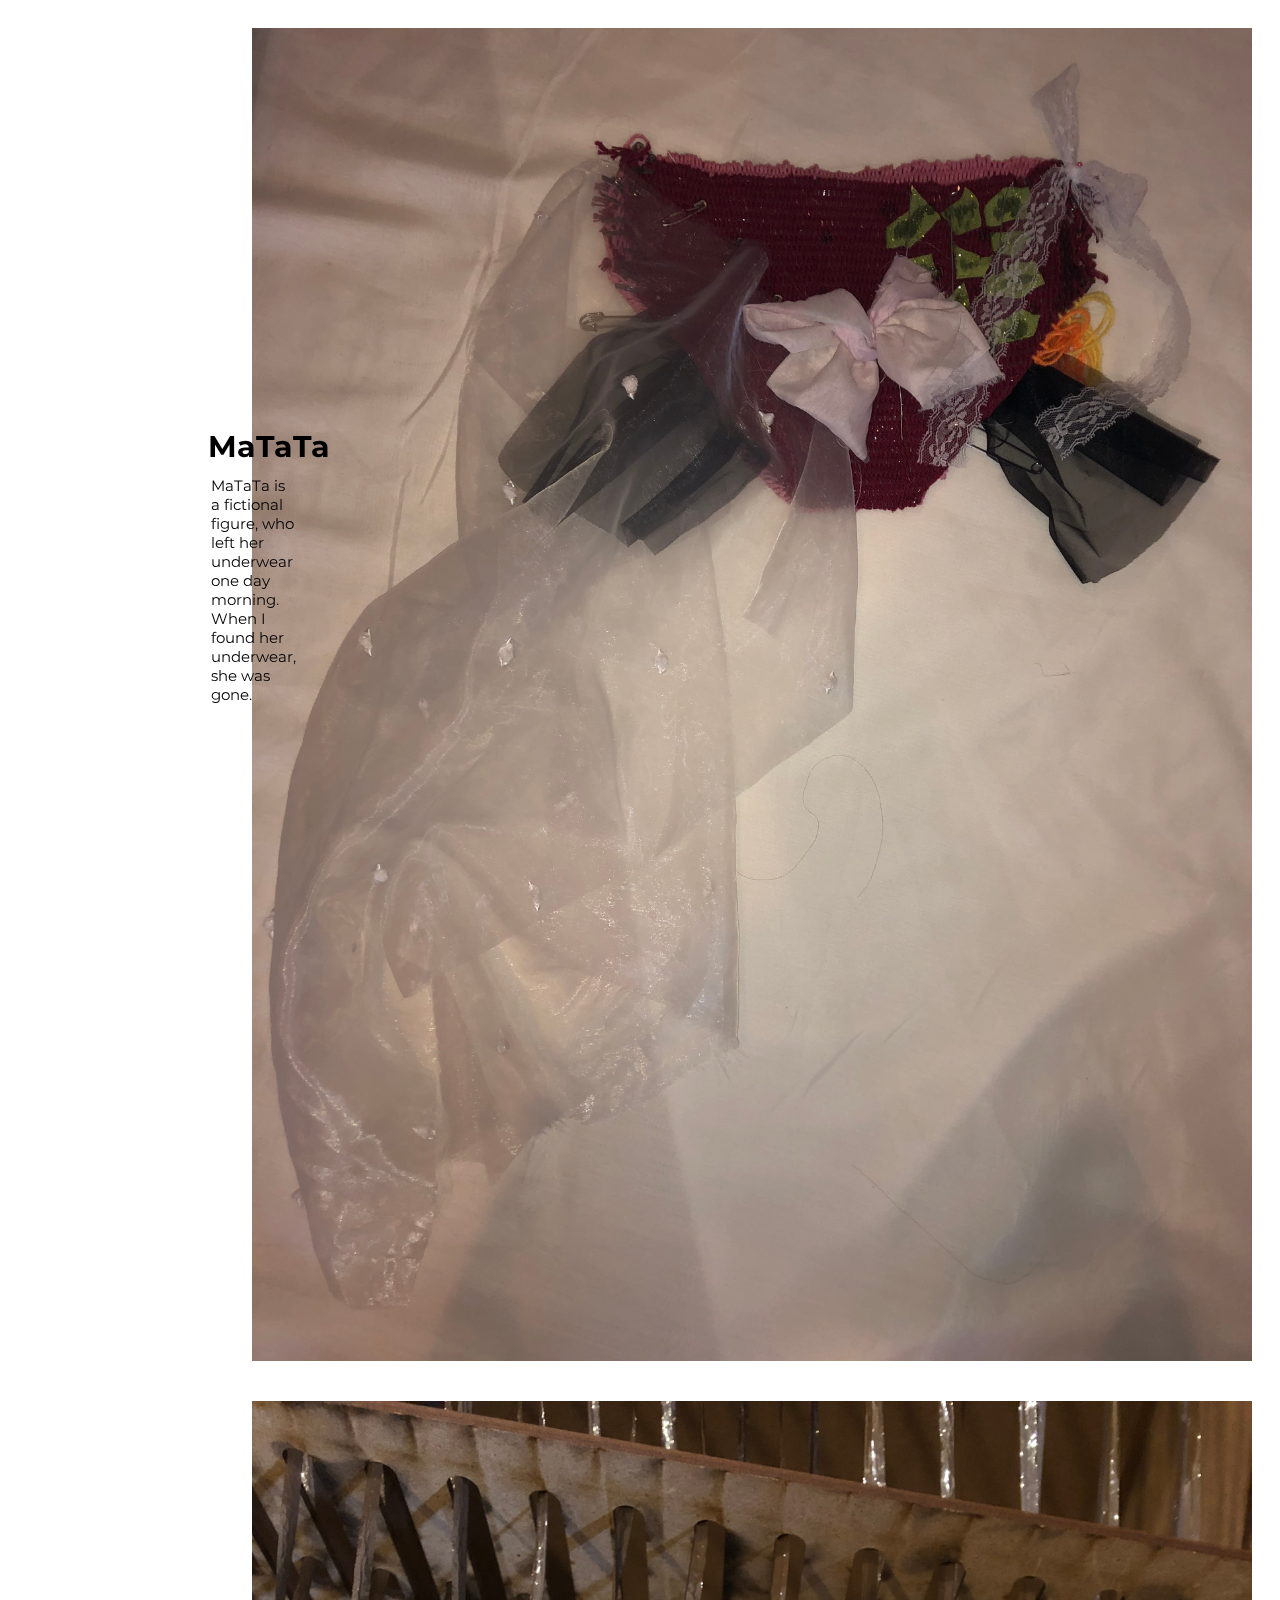
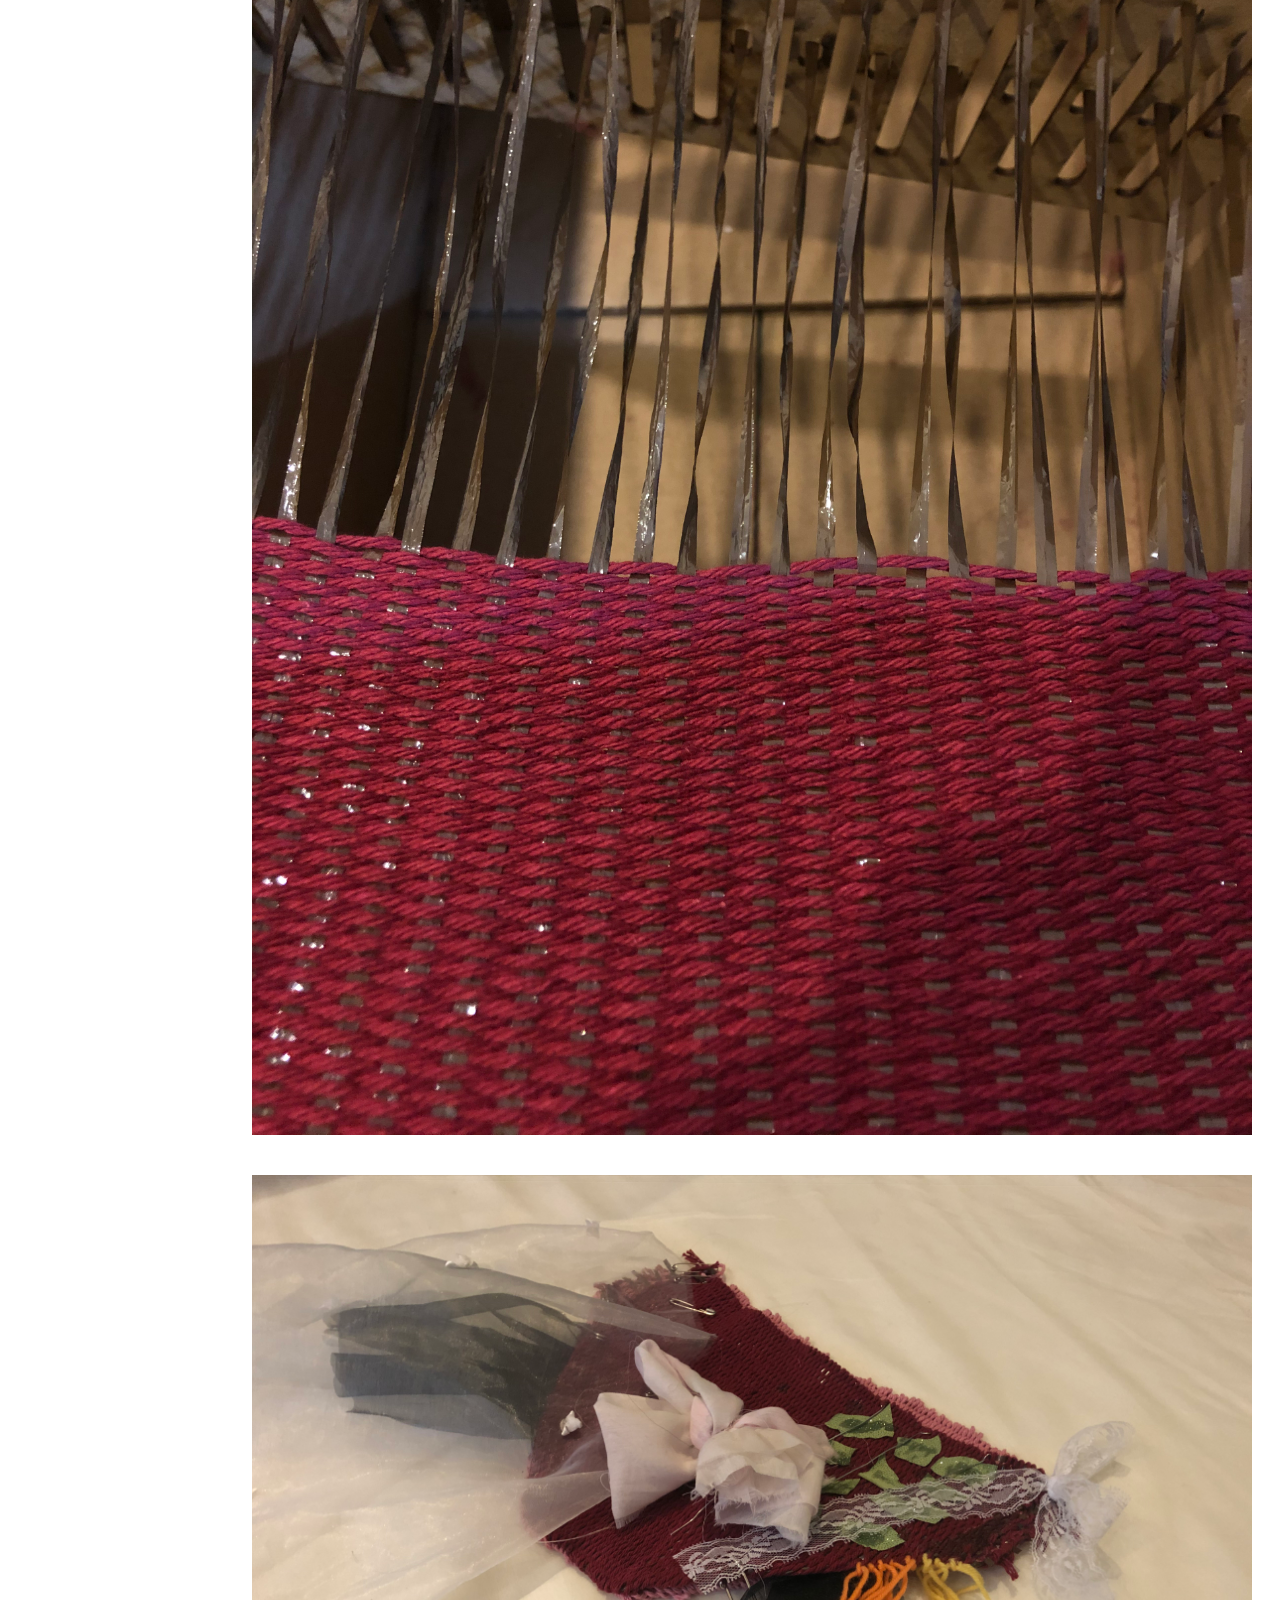
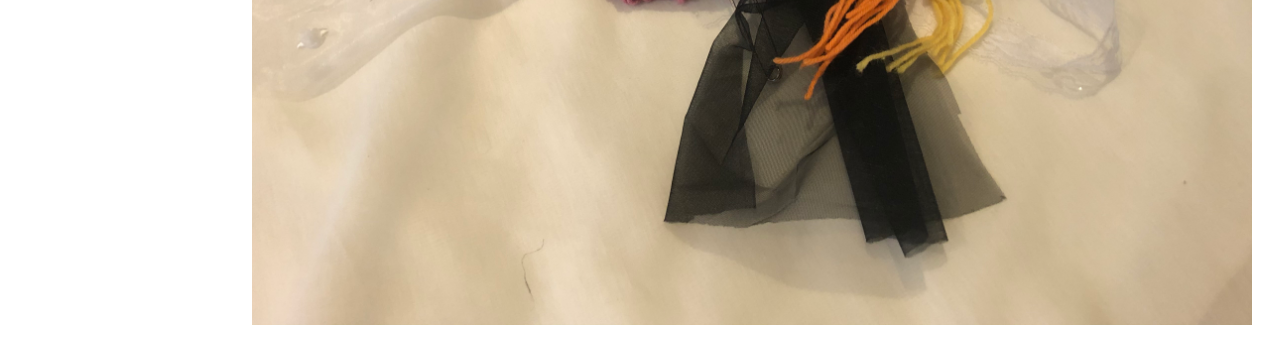
==== fiber.2.html @ bbf3d749 "Add files via upload" ====
<html>
<link rel="preconnect" href="https://fonts.googleapis.com">
<link rel="preconnect" href="https://fonts.gstatic.com" crossorigin>
<link href="https://fonts.googleapis.com/css2?family=Montserrat:wght@500&display=swap" rel="stylesheet">

<left>
<h1>MaTaTa</h1>
</left>
<p>
  MaTaTa is a fictional figure, who left her underwear one day morning. When I found her underwear, she was gone.
</p>



<div class="pic1">
  <img src="web material/Fiber/pj1(1).jpg" alt="pj2" width="1000">
</div>

<br>

<div class="pic2">
  <img src="web material/Fiber/pj1(2).jpg" alt="pj2" width="1000">
</div>

<br>

<div class="pic3">
  <img src="web material/Fiber/pj1(3).jpg" alt="pj2" width="1000">
</div>


<head>
<style>
h1{
  font-family: 'Montserrat', sans-serif;
  padding-left: 200;
  padding-right: 40;
  padding-top: 400;
  padding-bottom: 40px;
  font-size: 30px;
  position: fixed;
}

img {
  float: right;
  padding: 20px;
}


p{
  font-family: 'Montserrat', sans-serif;
  font-size: 15px;
  padding-right: 1310px;
  padding-left: 200px;
  padding-top: 450px;
  position: fixed;
  border: 3px solid transparent;
}






</style>
</head>
</html>
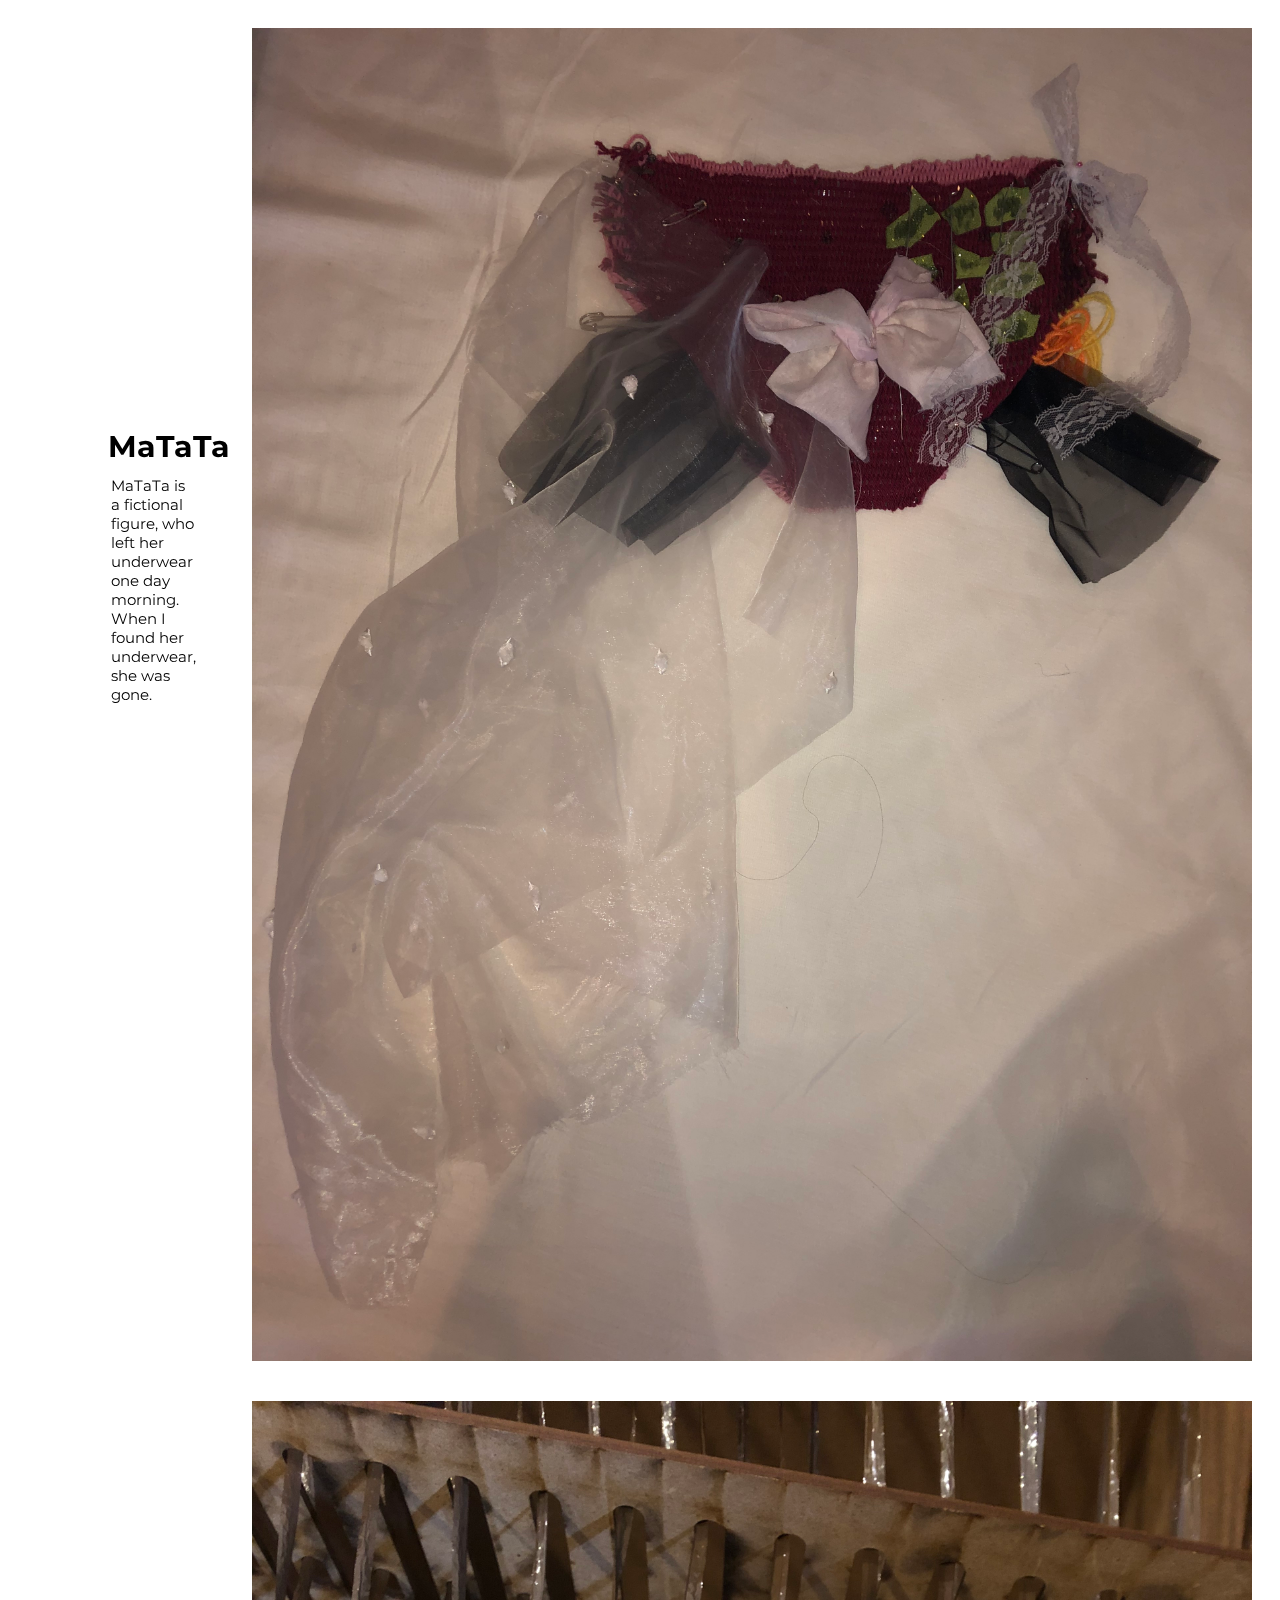
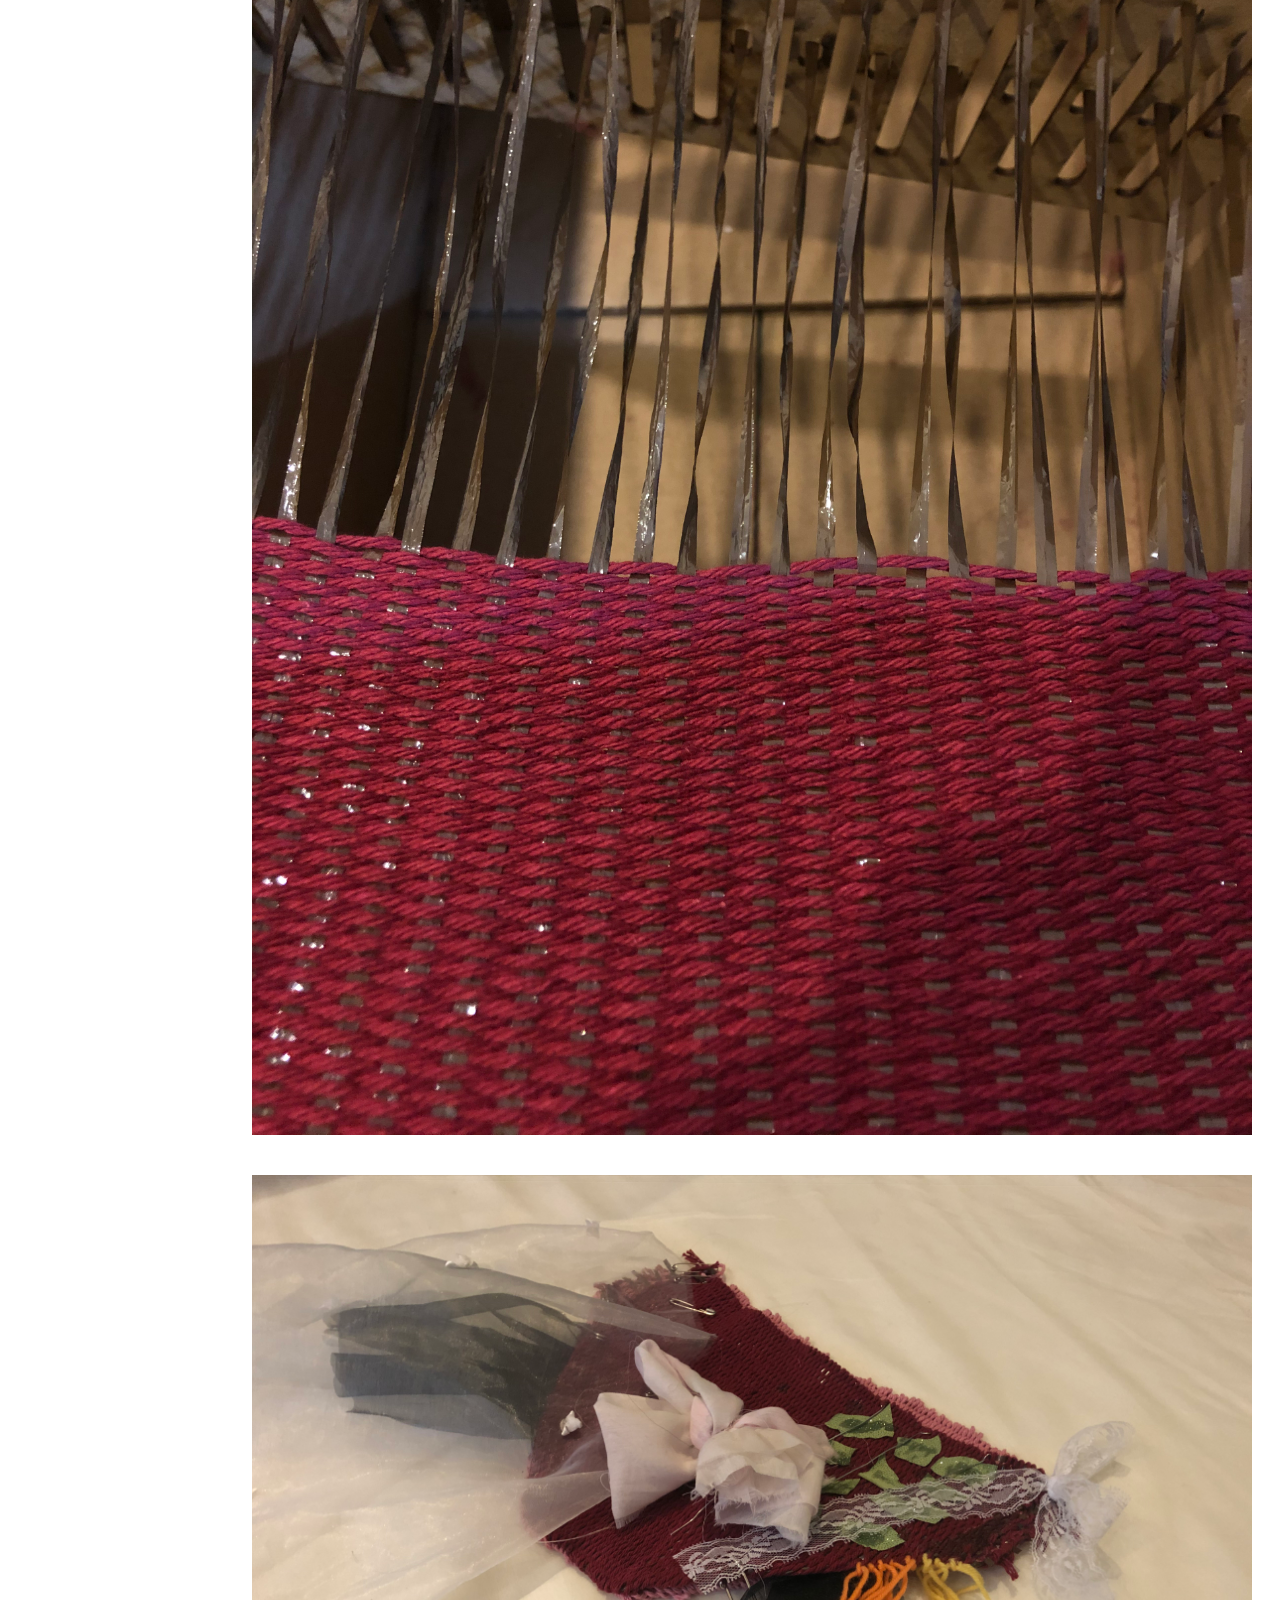
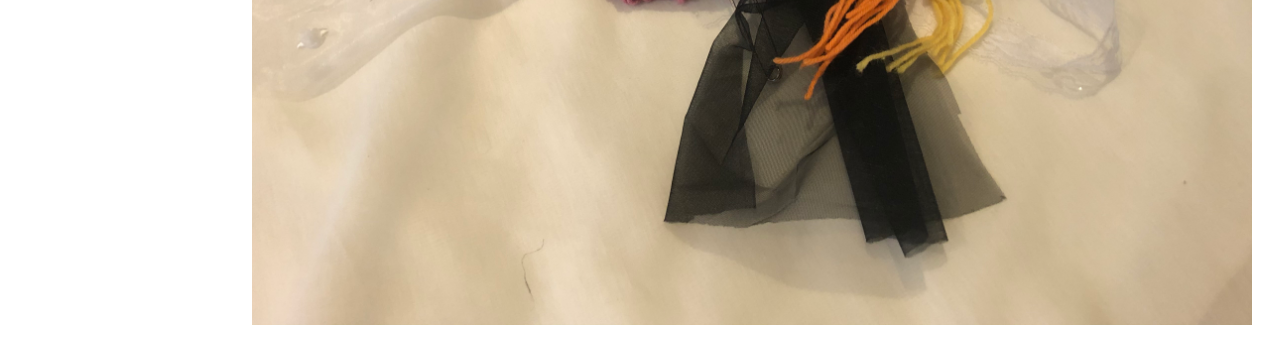
==== commit 0ebcf289: "Update fiber.2.html" ====
--- a/fiber.2.html
+++ b/fiber.2.html
@@ -33,7 +33,7 @@
 <style>
 h1{
   font-family: 'Montserrat', sans-serif;
-  padding-left: 200;
+  padding-left: 100;
   padding-right: 40;
   padding-top: 400;
   padding-bottom: 40px;
@@ -51,7 +51,7 @@
   font-family: 'Montserrat', sans-serif;
   font-size: 15px;
   padding-right: 1310px;
-  padding-left: 200px;
+  padding-left: 100px;
   padding-top: 450px;
   position: fixed;
   border: 3px solid transparent;
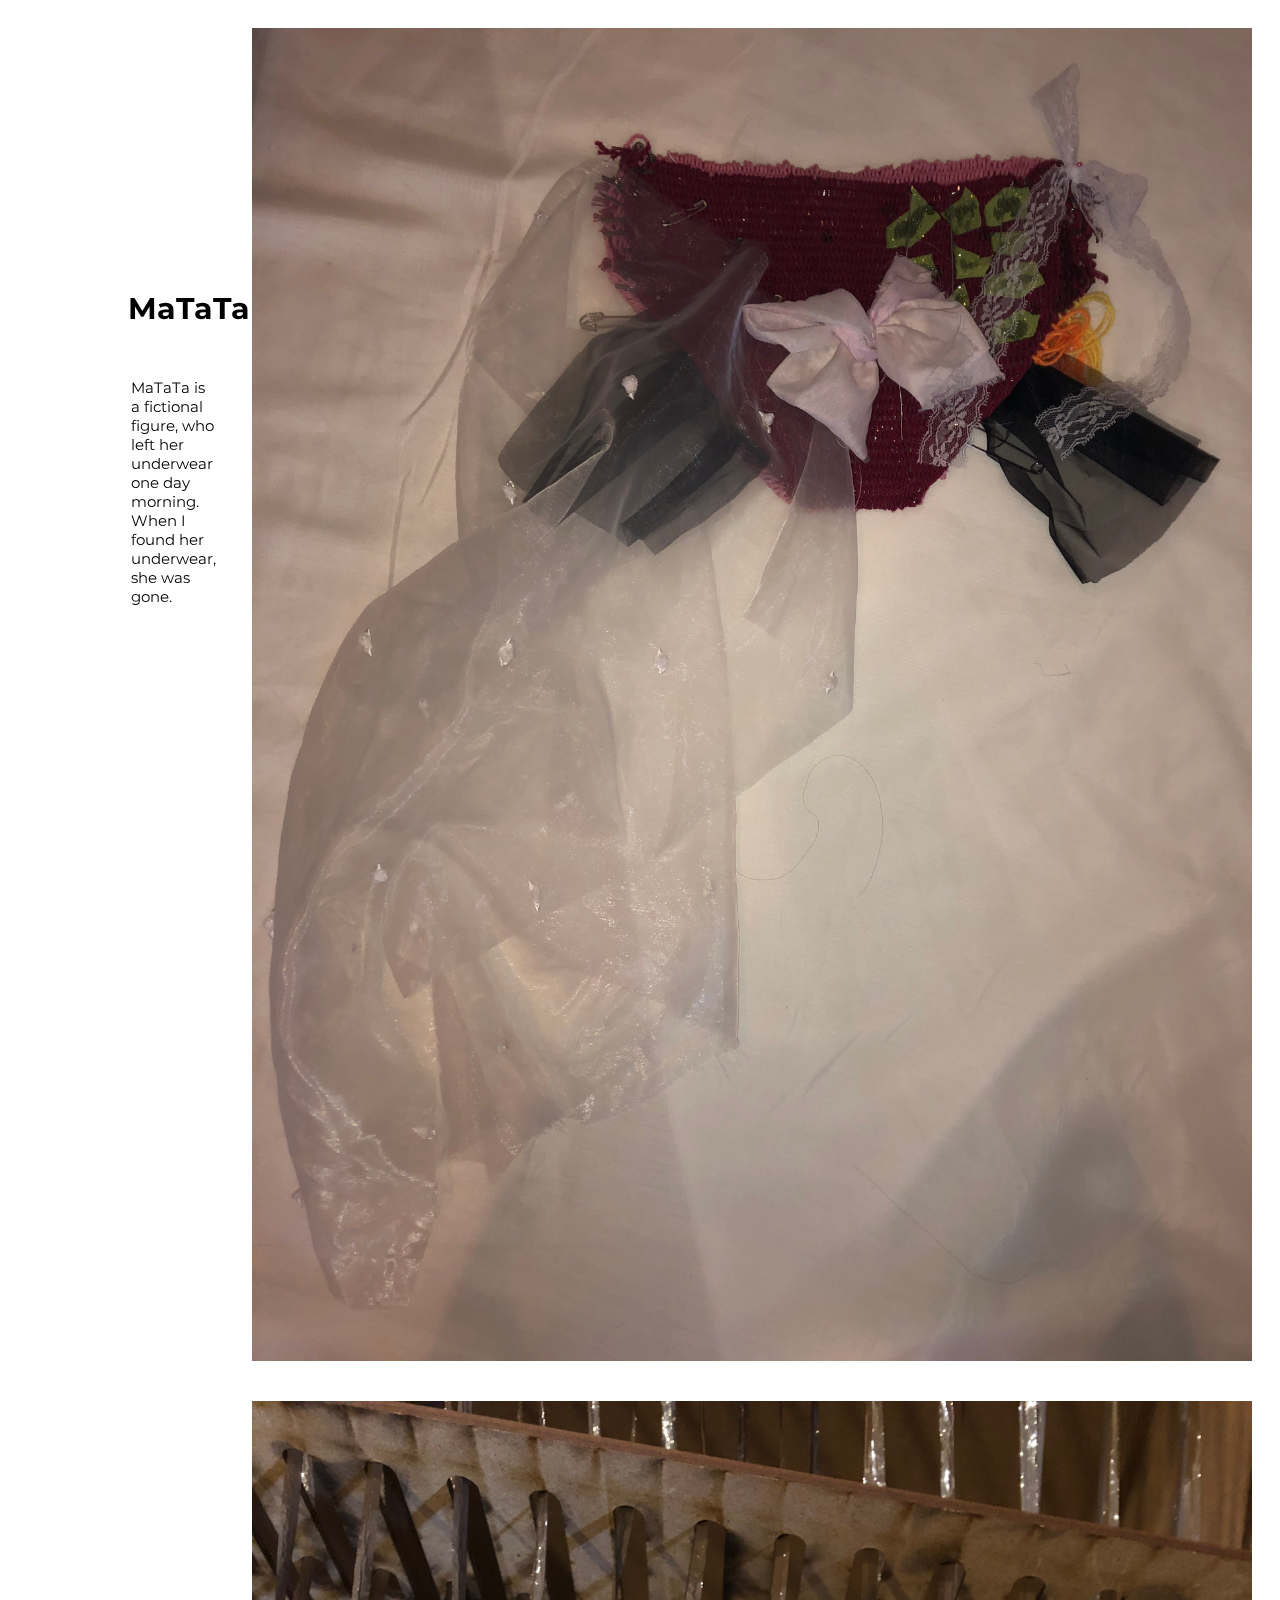
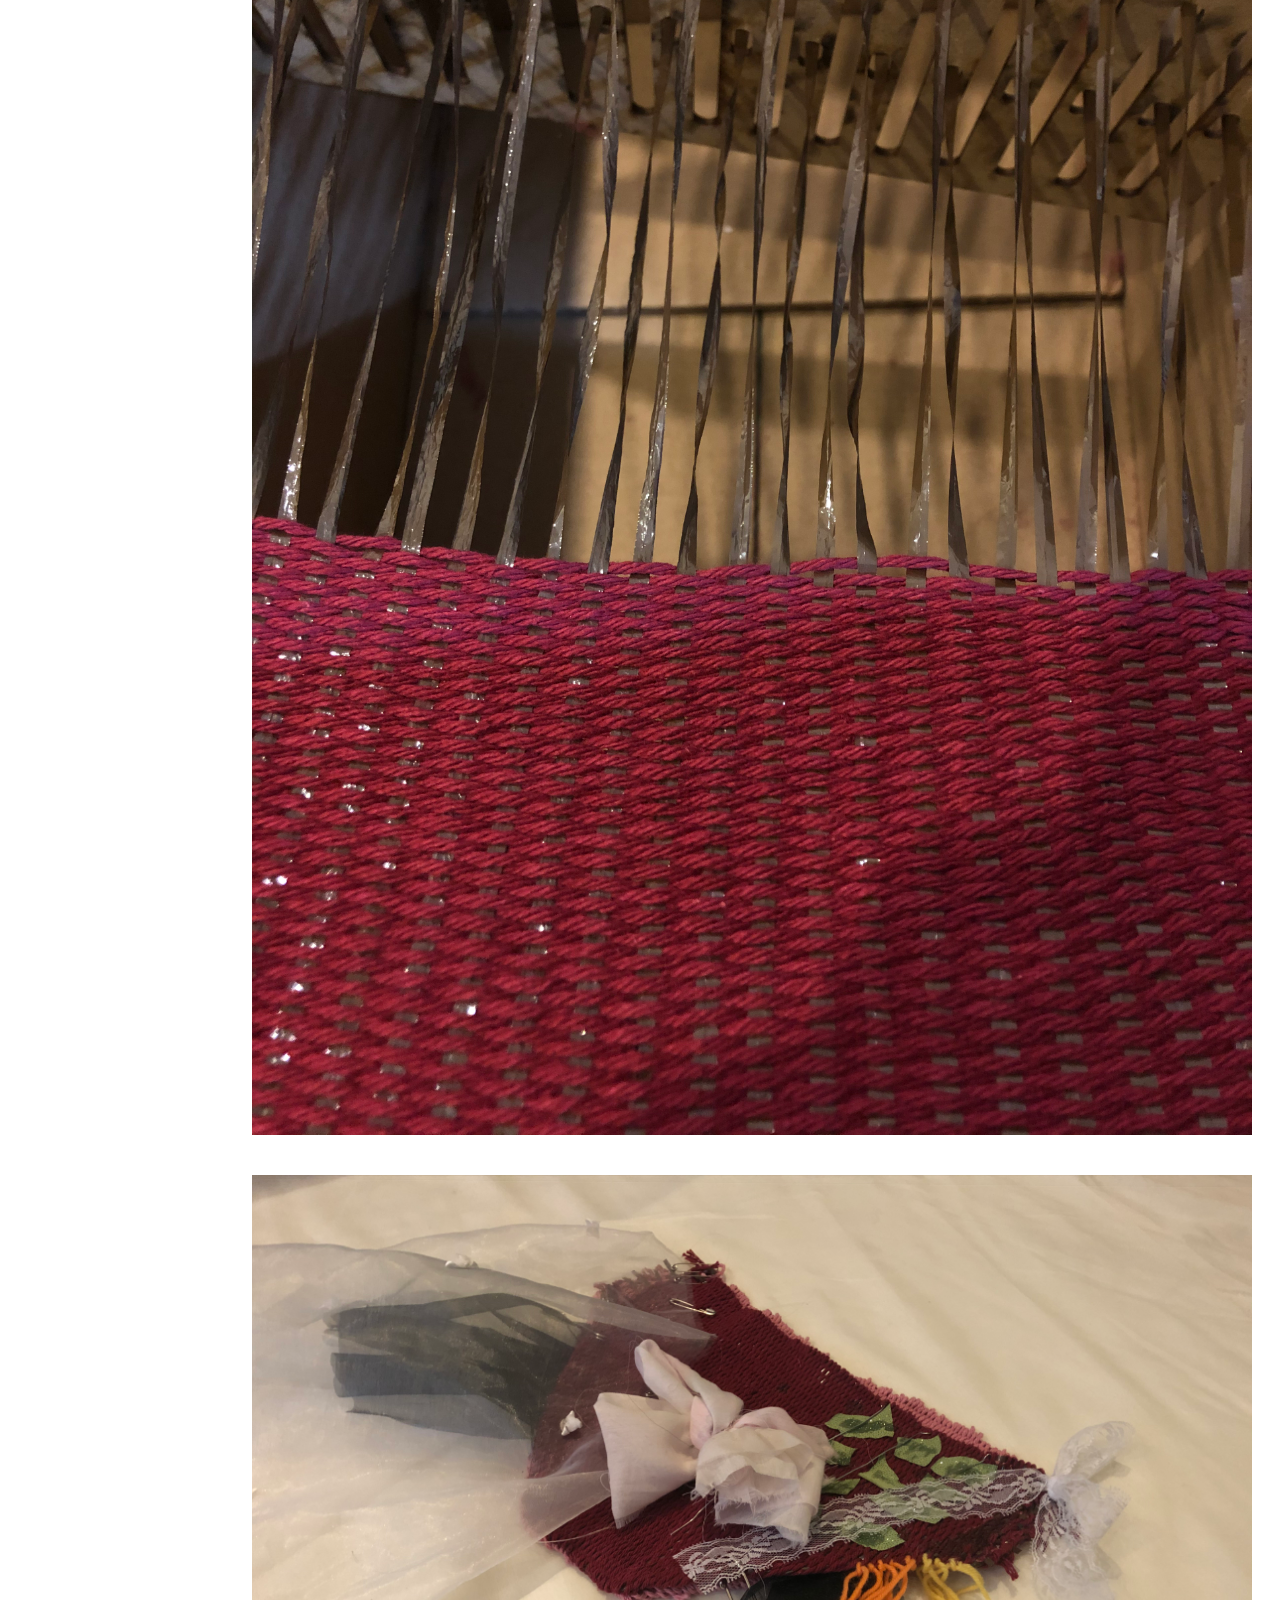
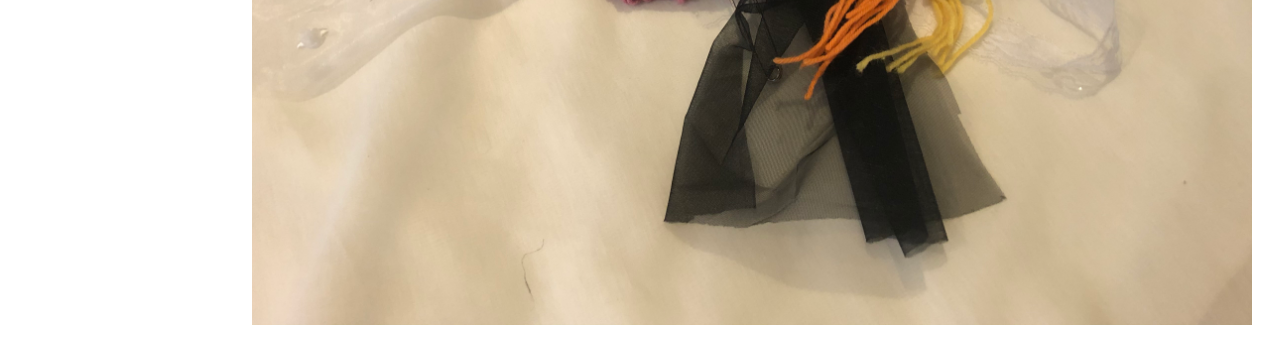
==== commit 7067fb91: "Update fiber.2.html" ====
--- a/fiber.2.html
+++ b/fiber.2.html
@@ -33,9 +33,9 @@
 <style>
 h1{
   font-family: 'Montserrat', sans-serif;
-  padding-left: 100;
+  left: 10%;
   padding-right: 40;
-  padding-top: 400;
+  top: 30%;
   padding-bottom: 40px;
   font-size: 30px;
   position: fixed;
@@ -51,8 +51,8 @@
   font-family: 'Montserrat', sans-serif;
   font-size: 15px;
   padding-right: 1310px;
-  padding-left: 100px;
-  padding-top: 450px;
+  left: 10%;
+  top: 40%;
   position: fixed;
   border: 3px solid transparent;
 }
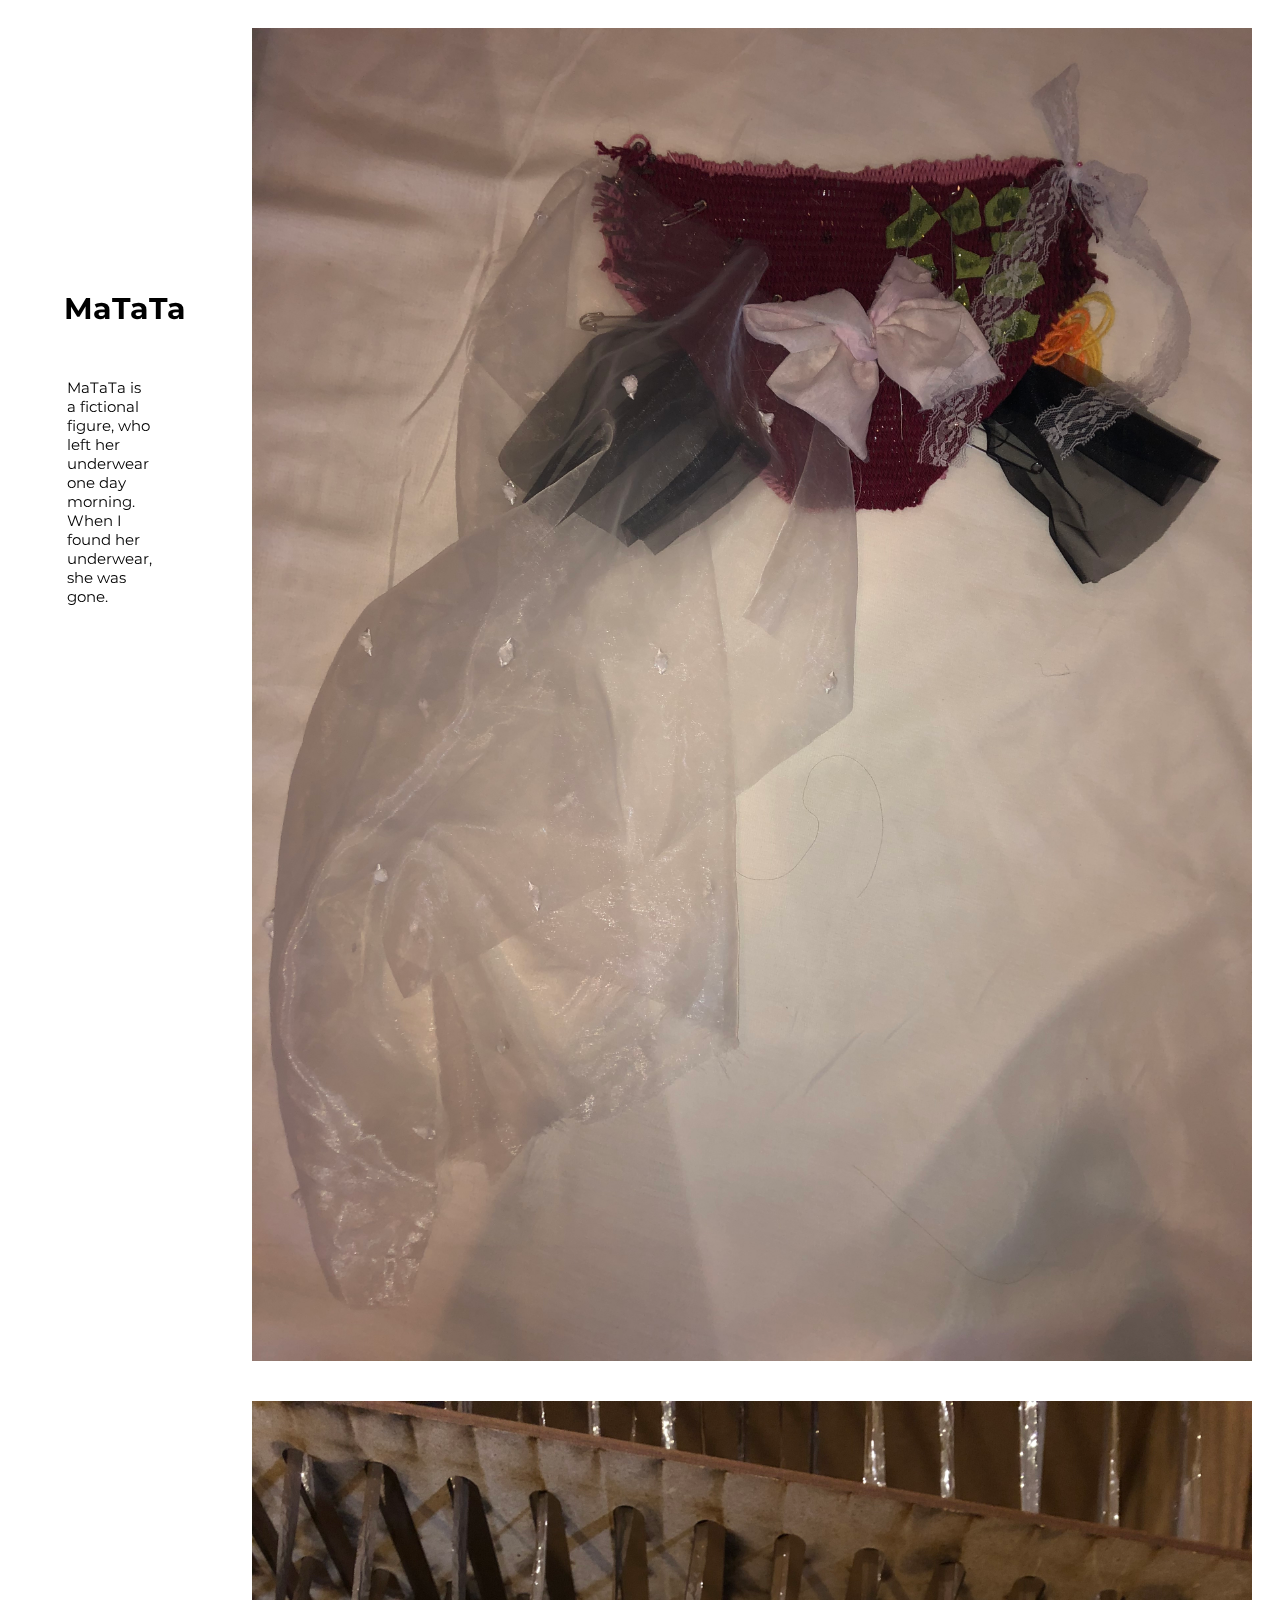
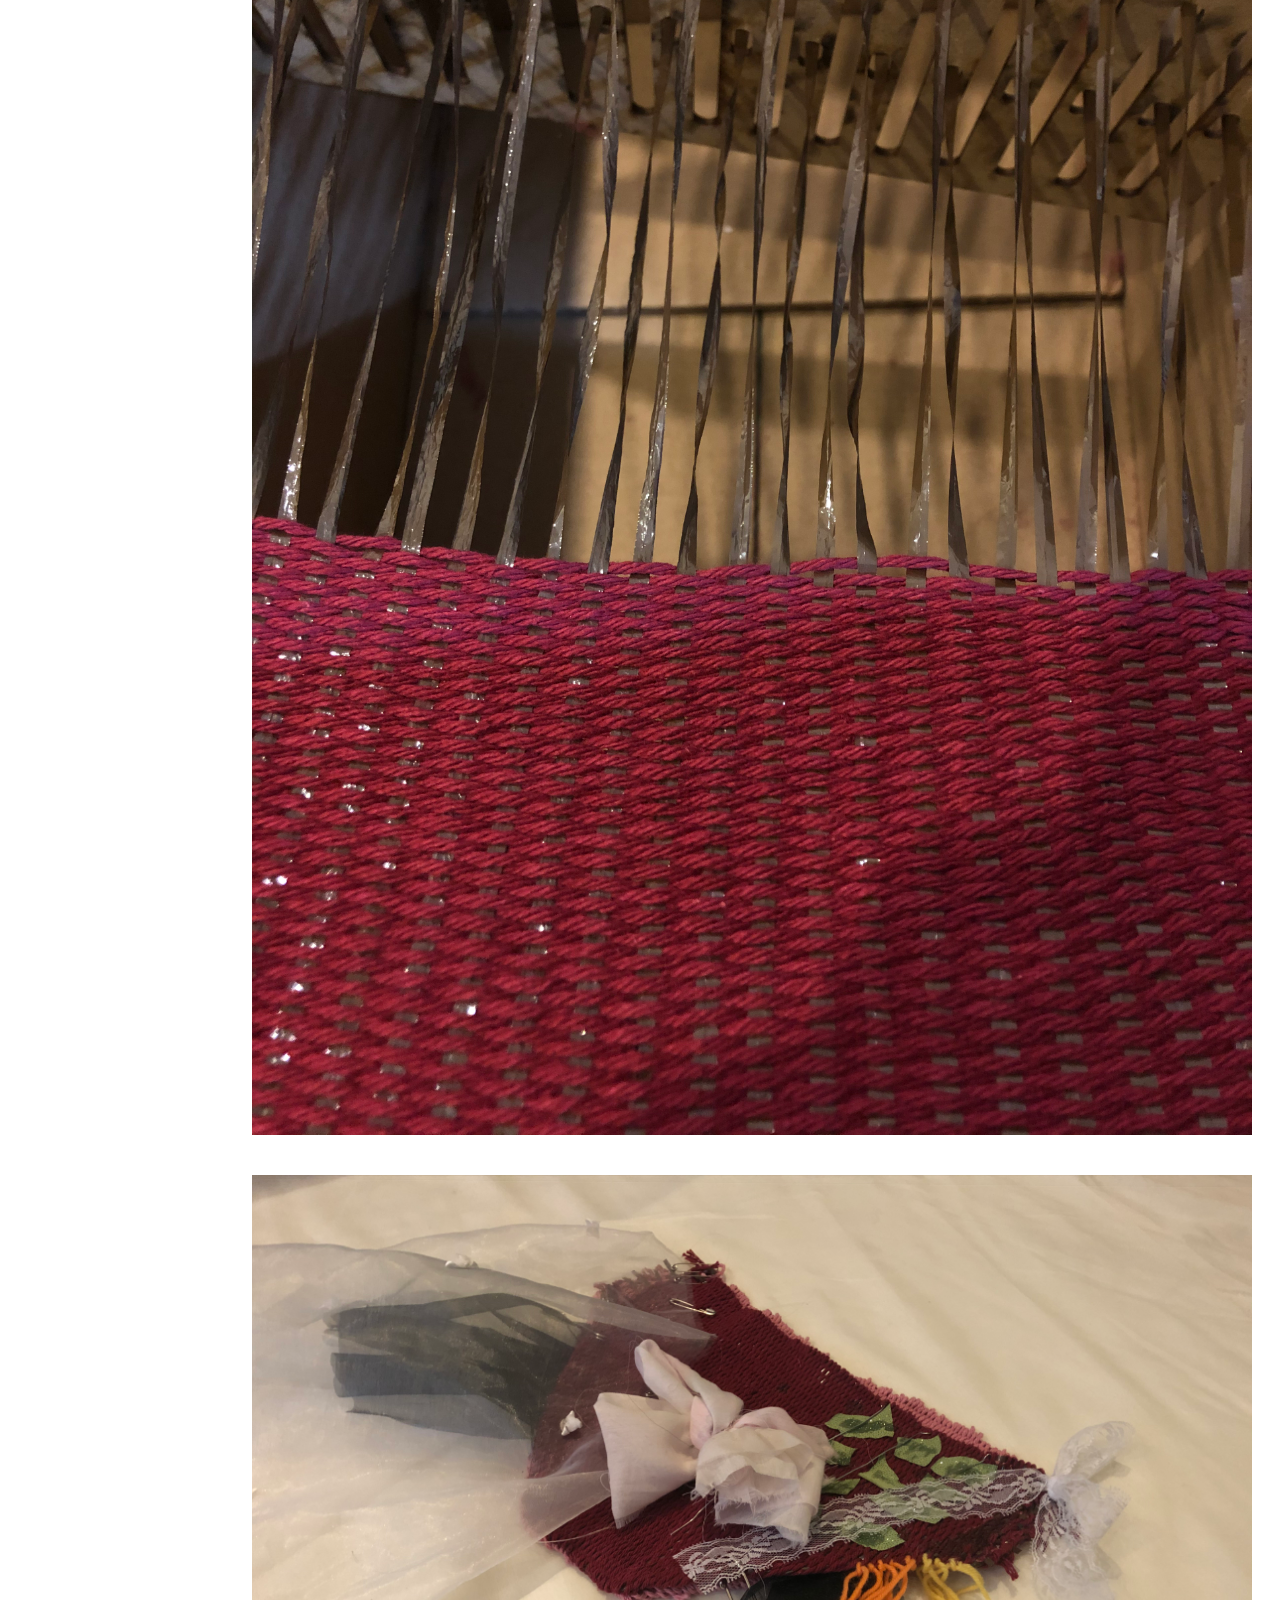
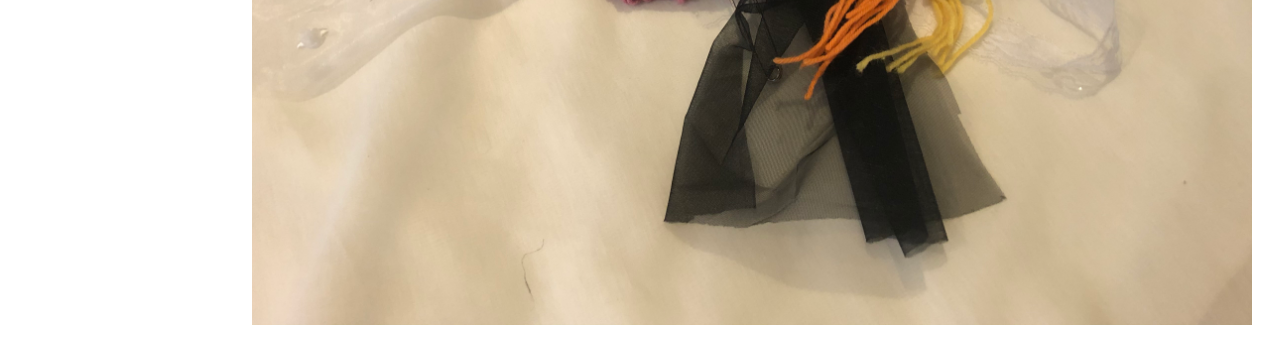
==== commit 8cf46080: "Update fiber.2.html" ====
--- a/fiber.2.html
+++ b/fiber.2.html
@@ -33,7 +33,7 @@
 <style>
 h1{
   font-family: 'Montserrat', sans-serif;
-  left: 10%;
+  left: 5%;
   padding-right: 40;
   top: 30%;
   padding-bottom: 40px;
@@ -51,7 +51,7 @@
   font-family: 'Montserrat', sans-serif;
   font-size: 15px;
   padding-right: 1310px;
-  left: 10%;
+  left: 5%;
   top: 40%;
   position: fixed;
   border: 3px solid transparent;
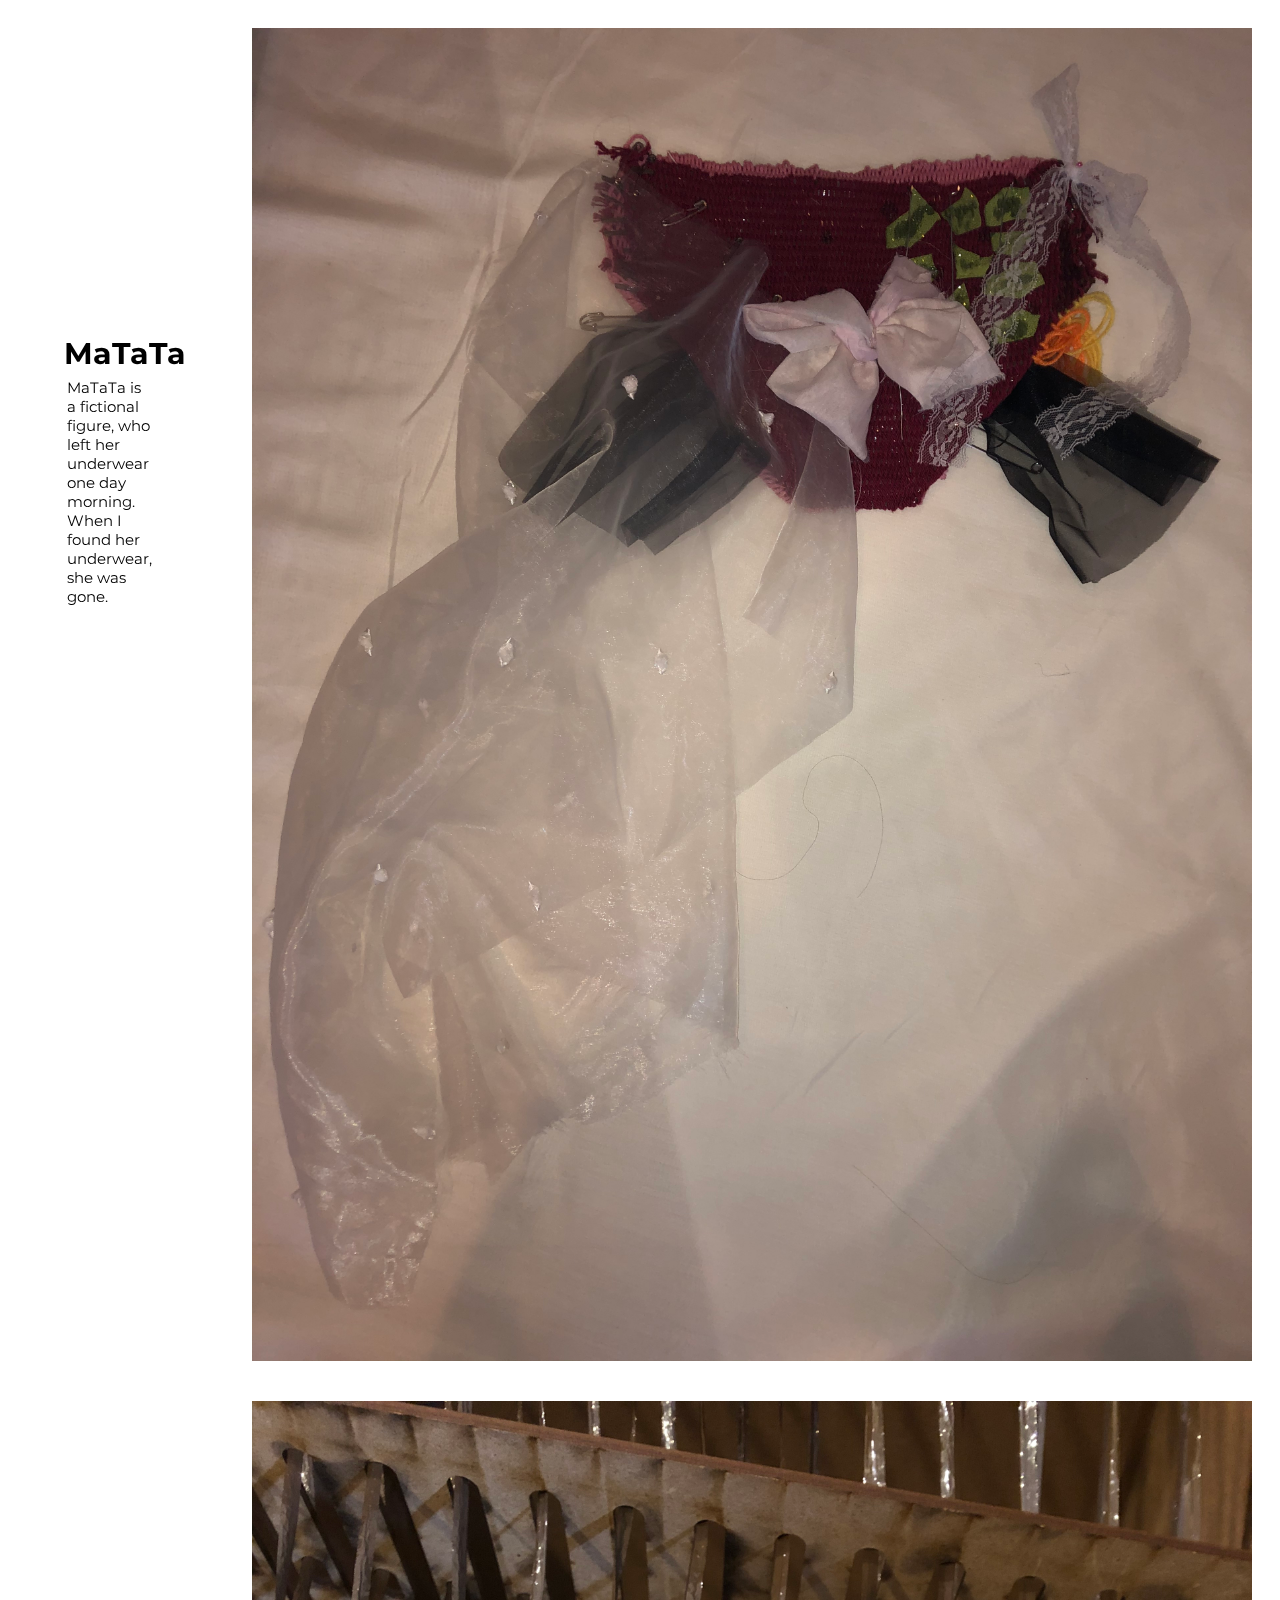
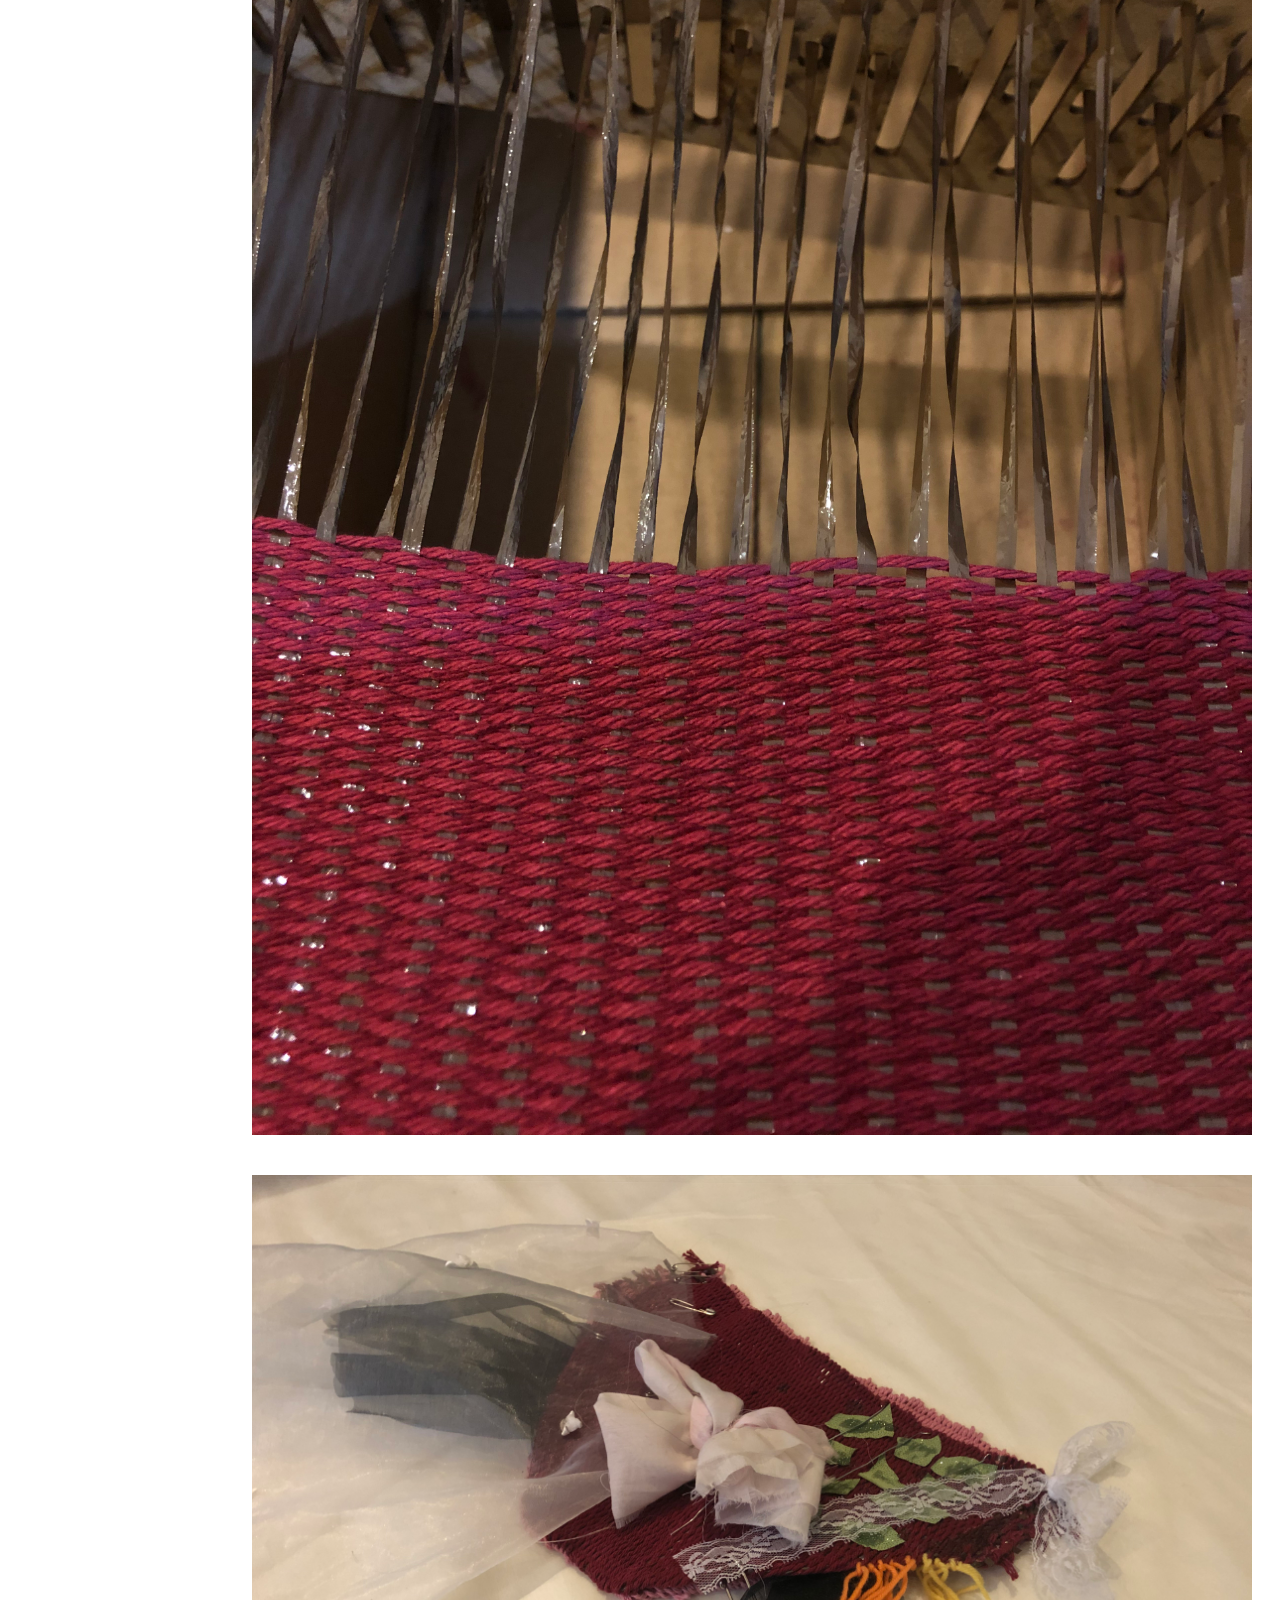
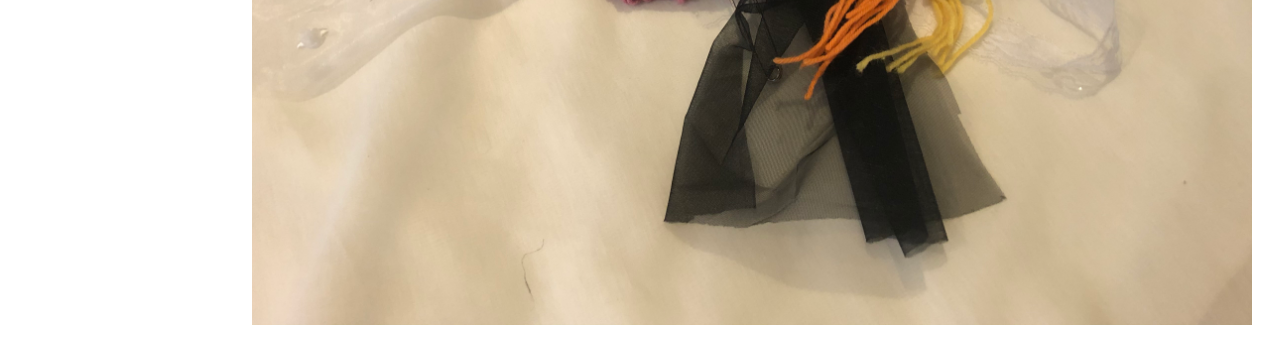
==== commit d5f695f6: "Update fiber.2.html" ====
--- a/fiber.2.html
+++ b/fiber.2.html
@@ -35,7 +35,7 @@
   font-family: 'Montserrat', sans-serif;
   left: 5%;
   padding-right: 40;
-  top: 30%;
+  top: 35%;
   padding-bottom: 40px;
   font-size: 30px;
   position: fixed;
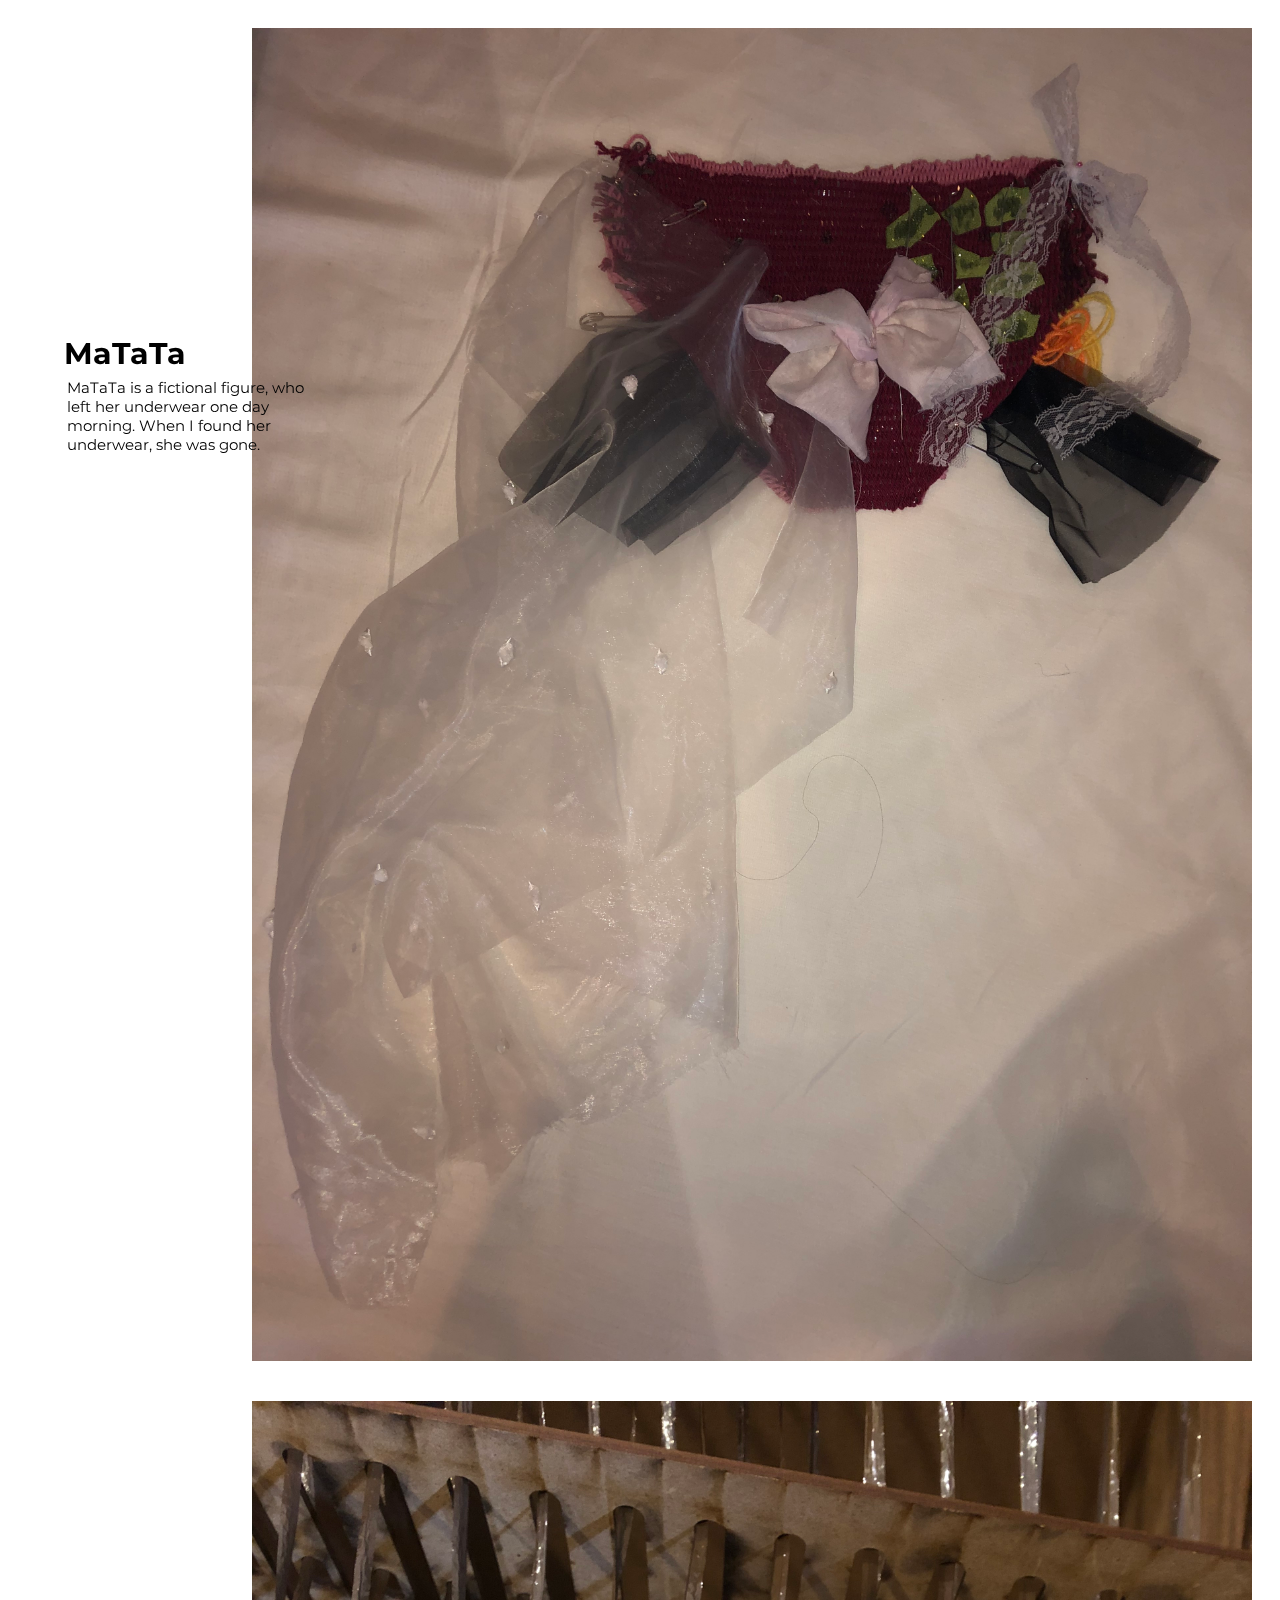
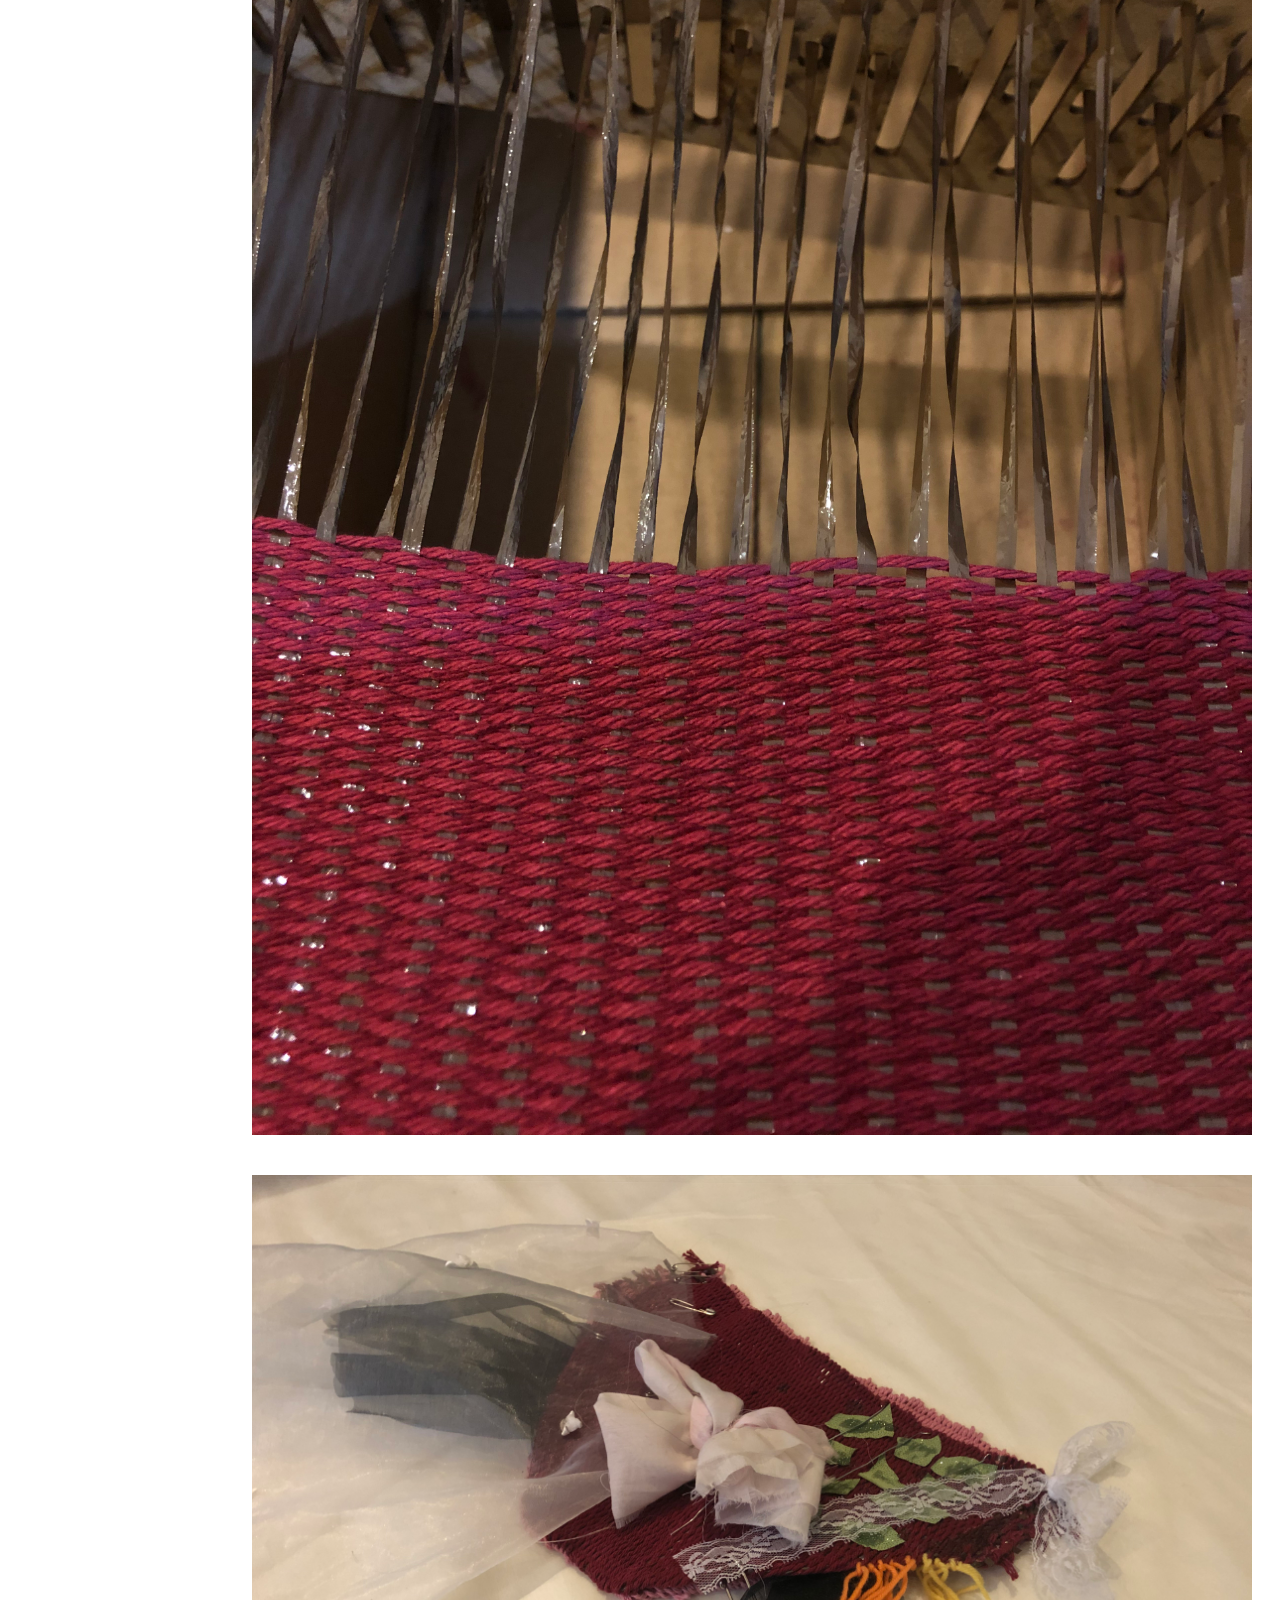
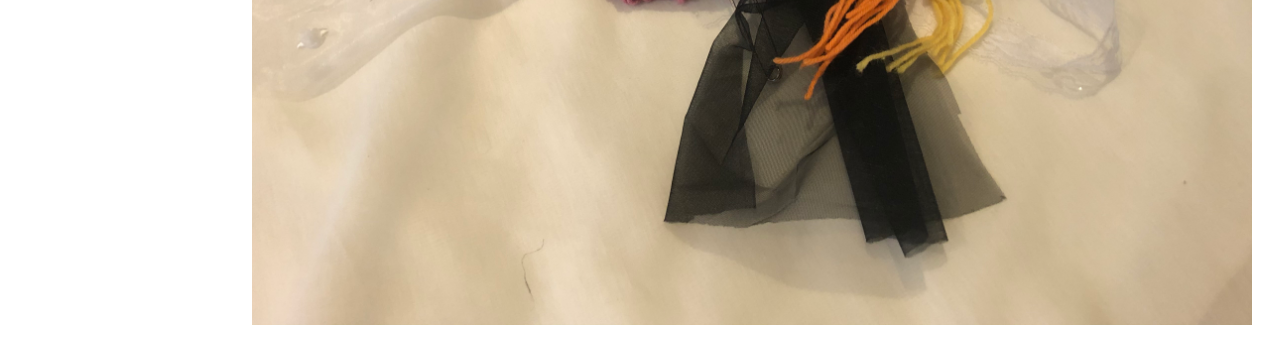
==== commit c8d68c7d: "Update fiber.2.html" ====
--- a/fiber.2.html
+++ b/fiber.2.html
@@ -34,7 +34,6 @@
 h1{
   font-family: 'Montserrat', sans-serif;
   left: 5%;
-  padding-right: 40;
   top: 35%;
   padding-bottom: 40px;
   font-size: 30px;
@@ -50,7 +49,7 @@
 p{
   font-family: 'Montserrat', sans-serif;
   font-size: 15px;
-  padding-right: 1310px;
+  right: 75%;
   left: 5%;
   top: 40%;
   position: fixed;
